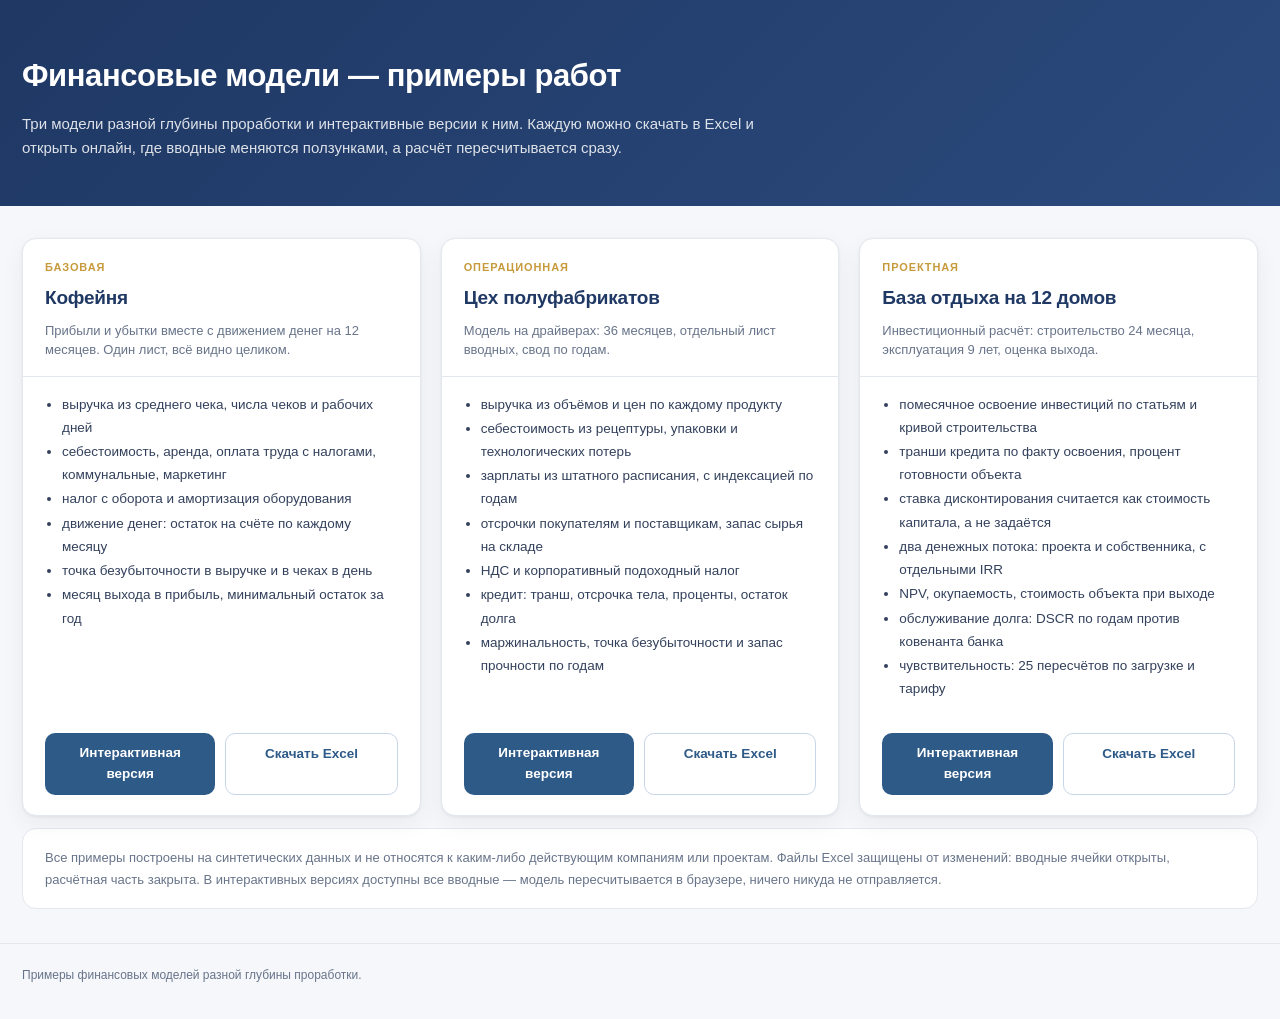
==== index.html @ 17643433 "Витрина финансовых моделей: три примера и интерактивные версии Базовая (кофейня), операционная (цех " ====
<!doctype html>
<html lang="ru">
<head>
<meta charset="utf-8">
<meta name="viewport" content="width=device-width,initial-scale=1">
<title>Финансовые модели — примеры работ</title>
<link rel="stylesheet" href="assets/style.css">
<style>
.hero{background:linear-gradient(135deg,var(--navy),#2B4A7D);color:#fff;padding:52px 0 46px}
.hero h1{margin:0 0 12px;font-size:31px;letter-spacing:-.4px}
.hero p{margin:0;opacity:.85;max-width:760px;font-size:15px;line-height:1.6}
.cards{display:grid;grid-template-columns:repeat(auto-fit,minmax(330px,1fr));gap:20px;margin:32px 0 12px}
.card{background:var(--card);border:1px solid var(--line);border-radius:var(--radius);box-shadow:var(--shadow);
  display:flex;flex-direction:column;overflow:hidden}
.card .hd{padding:20px 22px 16px;border-bottom:1px solid var(--line)}
.card .lvl{font-size:11px;font-weight:700;letter-spacing:.9px;text-transform:uppercase;color:var(--gold);margin-bottom:7px}
.card h2{margin:0 0 8px;font-size:19px;color:var(--navy);letter-spacing:-.2px}
.card .sub{font-size:13px;color:var(--muted);line-height:1.5}
.card .bd{padding:16px 22px;flex:1}
.card ul{margin:0;padding-left:17px;font-size:13.5px;line-height:1.72;color:#33415C}
.card ul li{margin-bottom:1px}
.card .ft{padding:16px 22px 20px;display:flex;gap:10px;flex-wrap:wrap}
.btn{flex:1;min-width:135px;text-align:center;padding:10px 14px;border-radius:10px;text-decoration:none;
  font-size:13.5px;font-weight:600;transition:.15s}
.btn.primary{background:var(--accent);color:#fff}
.btn.primary:hover{background:#24486D}
.btn.ghost{background:#fff;color:var(--accent);border:1px solid #C7D6E6}
.btn.ghost:hover{background:#F2F6FB}
.disclaimer{background:#fff;border:1px solid var(--line);border-radius:var(--radius);padding:18px 22px;
  font-size:13px;color:var(--muted);line-height:1.65;margin-bottom:34px}
</style>
</head>
<body>
<div class="hero"><div class="wrap">
  <h1>Финансовые модели — примеры работ</h1>
  <p>Три модели разной глубины проработки и интерактивные версии к ним. Каждую можно скачать в Excel и открыть онлайн, где вводные меняются ползунками, а расчёт пересчитывается сразу.</p>
</div></div>

<div class="wrap">
<div class="cards">

  <div class="card">
    <div class="hd">
      <div class="lvl">Базовая</div>
      <h2>Кофейня</h2>
      <div class="sub">Прибыли и убытки вместе с движением денег на 12 месяцев. Один лист, всё видно целиком.</div>
    </div>
    <div class="bd"><ul>
      <li>выручка из среднего чека, числа чеков и рабочих дней</li>
      <li>себестоимость, аренда, оплата труда с налогами, коммунальные, маркетинг</li>
      <li>налог с оборота и амортизация оборудования</li>
      <li>движение денег: остаток на счёте по каждому месяцу</li>
      <li>точка безубыточности в выручке и в чеках в день</li>
      <li>месяц выхода в прибыль, минимальный остаток за год</li>
    </ul></div>
    <div class="ft">
      <a class="btn primary" href="basic.html">Интерактивная версия</a>
      <a class="btn ghost" href="files/basic-cafe-model.xlsx">Скачать Excel</a>
    </div>
  </div>

  <div class="card">
    <div class="hd">
      <div class="lvl">Операционная</div>
      <h2>Цех полуфабрикатов</h2>
      <div class="sub">Модель на драйверах: 36 месяцев, отдельный лист вводных, свод по годам.</div>
    </div>
    <div class="bd"><ul>
      <li>выручка из объёмов и цен по каждому продукту</li>
      <li>себестоимость из рецептуры, упаковки и технологических потерь</li>
      <li>зарплаты из штатного расписания, с индексацией по годам</li>
      <li>отсрочки покупателям и поставщикам, запас сырья на складе</li>
      <li>НДС и корпоративный подоходный налог</li>
      <li>кредит: транш, отсрочка тела, проценты, остаток долга</li>
      <li>маржинальность, точка безубыточности и запас прочности по годам</li>
    </ul></div>
    <div class="ft">
      <a class="btn primary" href="operational.html">Интерактивная версия</a>
      <a class="btn ghost" href="files/operational-workshop-model.xlsx">Скачать Excel</a>
    </div>
  </div>

  <div class="card">
    <div class="hd">
      <div class="lvl">Проектная</div>
      <h2>База отдыха на 12 домов</h2>
      <div class="sub">Инвестиционный расчёт: строительство 24 месяца, эксплуатация 9 лет, оценка выхода.</div>
    </div>
    <div class="bd"><ul>
      <li>помесячное освоение инвестиций по статьям и кривой строительства</li>
      <li>транши кредита по факту освоения, процент готовности объекта</li>
      <li>ставка дисконтирования считается как стоимость капитала, а не задаётся</li>
      <li>два денежных потока: проекта и собственника, с отдельными IRR</li>
      <li>NPV, окупаемость, стоимость объекта при выходе</li>
      <li>обслуживание долга: DSCR по годам против ковенанта банка</li>
      <li>чувствительность: 25 пересчётов по загрузке и тарифу</li>
    </ul></div>
    <div class="ft">
      <a class="btn primary" href="project.html">Интерактивная версия</a>
      <a class="btn ghost" href="files/project-resort-model.xlsx">Скачать Excel</a>
    </div>
  </div>

</div>

<div class="disclaimer">
  Все примеры построены на синтетических данных и не относятся к каким-либо действующим компаниям или проектам.
  Файлы Excel защищены от изменений: вводные ячейки открыты, расчётная часть закрыта.
  В интерактивных версиях доступны все вводные — модель пересчитывается в браузере, ничего никуда не отправляется.
</div>
</div>

<div class="foot"><div class="wrap">Примеры финансовых моделей разной глубины проработки.</div></div>
</body>
</html>
---- assets/style.css ----
:root{
  --navy:#1F3864; --accent:#2E5A88; --gold:#C79A3B; --green:#2E7D5B; --red:#B4442E;
  --bg:#F5F7FA; --card:#FFFFFF; --line:#E3E8EF; --text:#1C2536; --muted:#68748A;
  --radius:14px; --shadow:0 1px 3px rgba(16,24,40,.06),0 8px 24px rgba(16,24,40,.05);
}
*{box-sizing:border-box}
body{margin:0;background:var(--bg);color:var(--text);
  font:15px/1.55 -apple-system,BlinkMacSystemFont,"Segoe UI",Inter,Roboto,Helvetica,Arial,sans-serif;
  -webkit-font-smoothing:antialiased}
a{color:var(--accent)}
.top{background:linear-gradient(135deg,var(--navy),#2B4A7D);color:#fff;padding:26px 0 24px}
.wrap{max-width:1360px;margin:0 auto;padding:0 22px}
.top h1{margin:0;font-size:25px;letter-spacing:-.2px;font-weight:700}
.top p{margin:7px 0 0;opacity:.82;font-size:13.5px;max-width:900px}
.back{display:inline-block;margin-bottom:12px;color:#cfe0f5;text-decoration:none;font-size:13px}
.back:hover{text-decoration:underline}
.layout{display:grid;grid-template-columns:335px minmax(0,1fr);gap:20px;margin:20px 0}
@media(max-width:1080px){.layout{grid-template-columns:1fr}}
.panel{background:var(--card);border:1px solid var(--line);border-radius:var(--radius);box-shadow:var(--shadow)}
.panel h2{margin:0;padding:14px 18px;font-size:13px;font-weight:700;letter-spacing:.6px;
  text-transform:uppercase;color:#fff;background:var(--accent);border-radius:var(--radius) var(--radius) 0 0}
.panel .body{padding:16px 18px}
.inputs{position:sticky;top:16px;max-height:calc(100vh - 32px);overflow-y:auto}
@media(max-width:1080px){.inputs{position:static;max-height:none}}
.grp{font-size:11px;font-weight:700;letter-spacing:.7px;text-transform:uppercase;color:var(--muted);
  margin:18px 0 9px;padding-bottom:6px;border-bottom:1px solid var(--line)}
.grp:first-child{margin-top:0}
.f{margin-bottom:13px}
.f label{display:flex;justify-content:space-between;align-items:baseline;gap:10px;font-size:12.5px;color:#33415C;margin-bottom:5px}
.f .val{font-weight:700;font-variant-numeric:tabular-nums;color:var(--navy);white-space:nowrap;font-size:12.5px}
input[type=range]{width:100%;height:4px;border-radius:3px;background:#DCE3EC;appearance:none;outline:none;margin:2px 0}
input[type=range]::-webkit-slider-thumb{appearance:none;width:16px;height:16px;border-radius:50%;
  background:var(--accent);border:2px solid #fff;box-shadow:0 1px 4px rgba(16,24,40,.3);cursor:pointer}
input[type=range]::-moz-range-thumb{width:14px;height:14px;border-radius:50%;background:var(--accent);
  border:2px solid #fff;cursor:pointer}
.kpis{display:grid;grid-template-columns:repeat(auto-fit,minmax(158px,1fr));gap:12px;margin-bottom:20px}
.kpi{background:var(--card);border:1px solid var(--line);border-radius:var(--radius);padding:14px 16px;box-shadow:var(--shadow)}
.kpi .l{font-size:11.5px;color:var(--muted);margin-bottom:5px;line-height:1.3}
.kpi .v{font-size:23px;font-weight:700;color:var(--navy);font-variant-numeric:tabular-nums;letter-spacing:-.5px}
.kpi .v.neg{color:var(--red)} .kpi .v.pos{color:var(--green)}
.kpi .s{font-size:11px;color:var(--muted);margin-top:3px}
.charts{display:grid;grid-template-columns:repeat(auto-fit,minmax(330px,1fr));gap:16px;margin-bottom:20px}
.chartbox{background:var(--card);border:1px solid var(--line);border-radius:var(--radius);
  padding:14px 16px 8px;box-shadow:var(--shadow)}
.chartbox h3{margin:0 0 10px;font-size:13px;font-weight:600;color:#33415C}
.chartbox .cw{position:relative;height:230px}
.chartbox.wide{grid-column:1/-1}
.tablewrap{overflow-x:auto;border-radius:0 0 var(--radius) var(--radius)}
table.fin{border-collapse:collapse;width:100%;font-size:12.5px;font-variant-numeric:tabular-nums;white-space:nowrap}
table.fin th,table.fin td{padding:6px 11px;border-bottom:1px solid var(--line);text-align:right}
table.fin th:first-child,table.fin td:first-child{text-align:left;position:sticky;left:0;background:var(--card);
  min-width:250px;box-shadow:1px 0 0 var(--line)}
table.fin thead th{background:#EEF2F7;font-weight:600;color:#33415C;position:sticky;top:0;z-index:2}
table.fin thead th:first-child{z-index:3;background:#EEF2F7}
table.fin tr.sec td{background:var(--navy);color:#fff;font-weight:700;font-size:11.5px;letter-spacing:.5px;text-transform:uppercase}
table.fin tr.sec td:first-child{background:var(--navy);color:#fff}
table.fin tr.b td{font-weight:700;background:#F7F9FC}
table.fin tr.b td:first-child{background:#F7F9FC}
table.fin td.neg{color:var(--red)}
.note{font-size:12px;color:var(--muted);margin:6px 0 26px;line-height:1.5}
.foot{border-top:1px solid var(--line);padding:22px 0 34px;color:var(--muted);font-size:12px}
.reset{margin-top:16px;width:100%;padding:9px;border:1px solid var(--line);background:#fff;border-radius:9px;
  color:var(--accent);font-size:12.5px;font-weight:600;cursor:pointer}
.reset:hover{background:#F2F6FB}
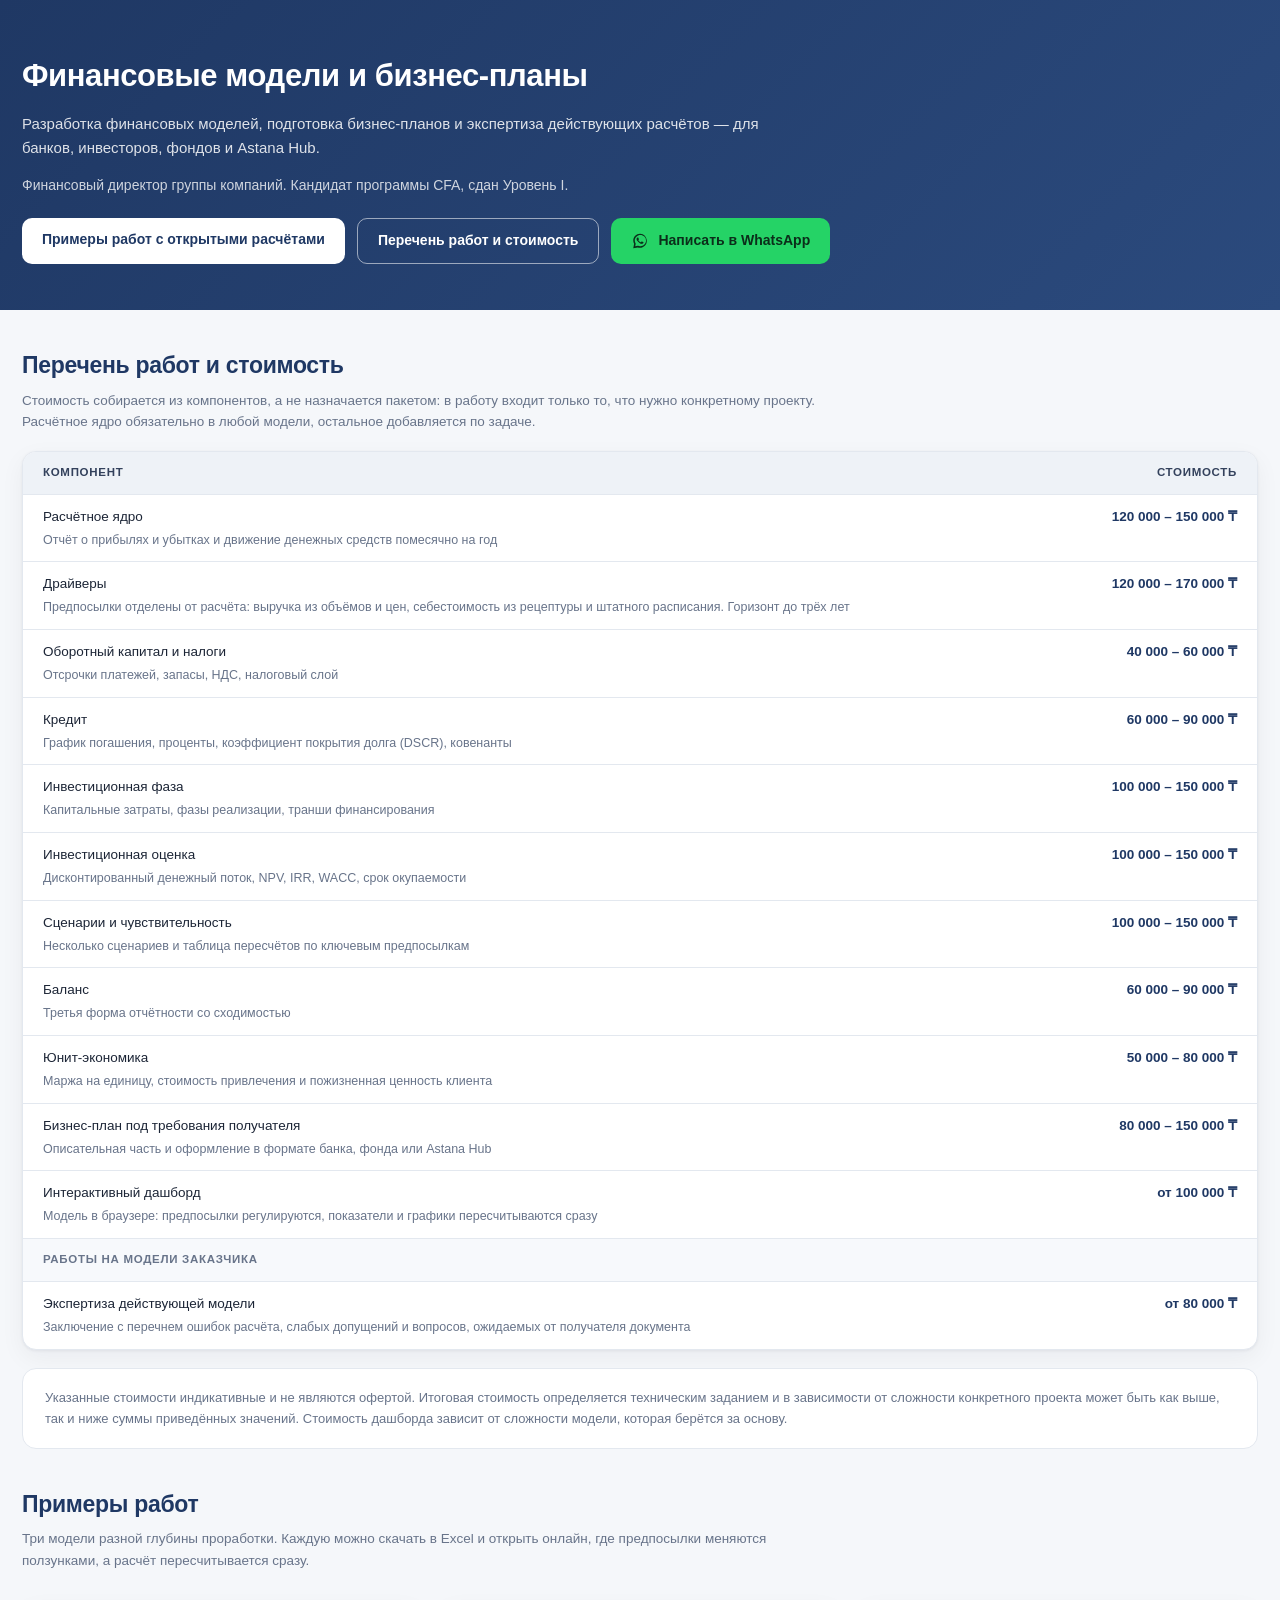
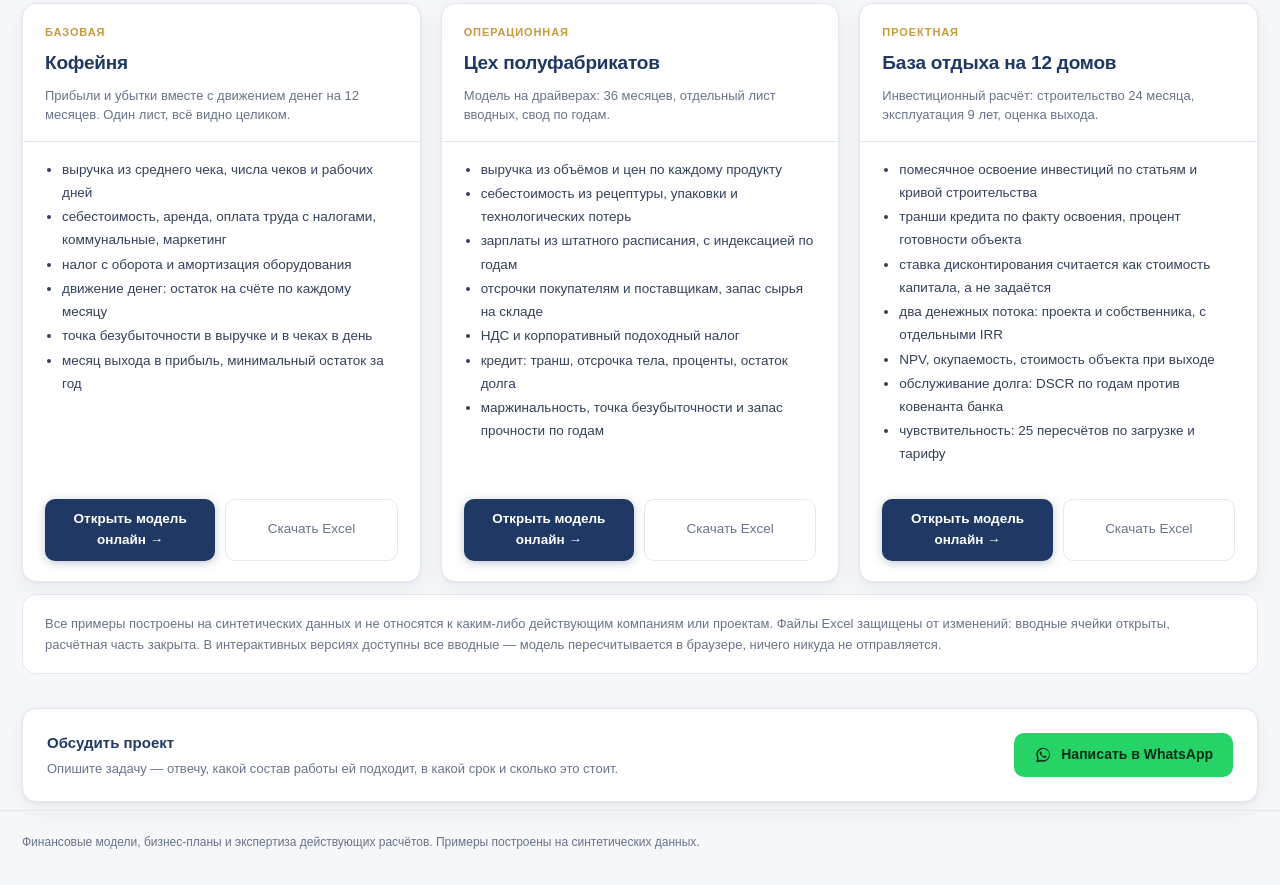
==== commit 0be1ff32: "Витрина: перечень работ со стоимостями, связь в WhatsApp, акценты в карточках - главная перестроена:" ====
--- a/index.html
+++ b/index.html
@@ -3,7 +3,7 @@
 <head>
 <meta charset="utf-8">
 <meta name="viewport" content="width=device-width,initial-scale=1">
-<title>Финансовые модели — примеры работ</title>
+<title>Финансовые модели и бизнес-планы</title>
 <link rel="stylesheet" href="assets/style.css">
 <style>
 .hero{background:linear-gradient(135deg,var(--navy),#2B4A7D);color:#fff;padding:52px 0 46px}
@@ -19,24 +19,93 @@
 .card .bd{padding:16px 22px;flex:1}
 .card ul{margin:0;padding-left:17px;font-size:13.5px;line-height:1.72;color:#33415C}
 .card ul li{margin-bottom:1px}
-.card .ft{padding:16px 22px 20px;display:flex;gap:10px;flex-wrap:wrap}
-.btn{flex:1;min-width:135px;text-align:center;padding:10px 14px;border-radius:10px;text-decoration:none;
-  font-size:13.5px;font-weight:600;transition:.15s}
-.btn.primary{background:var(--accent);color:#fff}
-.btn.primary:hover{background:#24486D}
-.btn.ghost{background:#fff;color:var(--accent);border:1px solid #C7D6E6}
-.btn.ghost:hover{background:#F2F6FB}
+.card .ft{padding:16px 22px 20px;display:flex;gap:10px;flex-wrap:wrap;align-items:stretch}
+.btn{flex:1;min-width:135px;display:flex;align-items:center;justify-content:center;text-align:center;
+  padding:10px 14px;border-radius:10px;text-decoration:none;font-size:13.5px;font-weight:600;transition:.15s}
+.btn.primary{background:var(--navy);color:#fff;font-weight:700;box-shadow:0 2px 10px rgba(31,56,100,.28)}
+.btn.primary:hover{background:#16294B}
+.btn.ghost{background:transparent;color:var(--muted);border:1px solid var(--line);font-weight:500}
+.btn.ghost:hover{background:#F2F6FB;color:var(--accent)}
 .disclaimer{background:#fff;border:1px solid var(--line);border-radius:var(--radius);padding:18px 22px;
   font-size:13px;color:var(--muted);line-height:1.65;margin-bottom:34px}
+.hero .lead{margin-top:14px;font-size:14px;opacity:.78}
+.hero .cta{margin-top:22px;display:flex;gap:12px;flex-wrap:wrap}
+.hero .cta a{display:inline-block;padding:11px 20px;border-radius:10px;text-decoration:none;font-size:14px;font-weight:600}
+.hero .cta a.solid{background:#fff;color:var(--navy)}
+.hero .cta a.line{border:1px solid rgba(255,255,255,.55);color:#fff}
+.hero .cta a.line:hover{background:rgba(255,255,255,.1)}
+.hero .cta a.wa{background:#25D366;color:#0B2E1A;display:inline-flex;align-items:center;gap:9px}
+.hero .cta a.wa:hover{background:#1FBF5A}
+.hero .cta a.wa svg{width:18px;height:18px;flex:none}
+.contact{margin:34px 0 8px;background:var(--card);border:1px solid var(--line);border-radius:var(--radius);
+  box-shadow:var(--shadow);padding:22px 24px;display:flex;align-items:center;justify-content:space-between;gap:18px;flex-wrap:wrap}
+.contact .t{font-size:15px;color:var(--navy);font-weight:600}
+.contact .s{font-size:13px;color:var(--muted);margin-top:4px}
+.wabtn{display:inline-flex;align-items:center;gap:9px;background:#25D366;color:#0B2E1A;text-decoration:none;
+  font-weight:600;font-size:14px;padding:11px 20px;border-radius:10px}
+.wabtn:hover{background:#1FBF5A}
+.wabtn svg{width:18px;height:18px;flex:none}
+.sect{margin:38px 0 0}
+.sect h2{font-size:23px;color:var(--navy);letter-spacing:-.3px;margin:0 0 6px}
+.sect .sh{font-size:13.5px;color:var(--muted);margin:0 0 18px;max-width:820px;line-height:1.6}
+.price{background:var(--card);border:1px solid var(--line);border-radius:var(--radius);box-shadow:var(--shadow);overflow:hidden}
+table.pr{border-collapse:collapse;width:100%;font-size:13.5px}
+table.pr th,table.pr td{padding:12px 20px;border-bottom:1px solid var(--line);text-align:left;vertical-align:top}
+table.pr thead th{background:#EEF2F7;font-size:11.5px;letter-spacing:.7px;text-transform:uppercase;color:#33415C}
+table.pr td.sum{text-align:right;white-space:nowrap;font-weight:600;color:var(--navy);font-variant-numeric:tabular-nums}
+table.pr tr:last-child td{border-bottom:none}
+table.pr td .d{display:block;color:var(--muted);font-size:12.5px;margin-top:3px;line-height:1.5}
+table.pr tr.grp td{background:#F7F9FC;font-size:11.5px;letter-spacing:.7px;text-transform:uppercase;color:var(--muted);font-weight:700}
+@media(max-width:640px){table.pr th,table.pr td{padding:10px 13px}}
 </style>
 </head>
 <body>
 <div class="hero"><div class="wrap">
-  <h1>Финансовые модели — примеры работ</h1>
-  <p>Три модели разной глубины проработки и интерактивные версии к ним. Каждую можно скачать в Excel и открыть онлайн, где вводные меняются ползунками, а расчёт пересчитывается сразу.</p>
+  <h1>Финансовые модели и бизнес-планы</h1>
+  <p>Разработка финансовых моделей, подготовка бизнес-планов и экспертиза действующих расчётов — для банков, инвесторов, фондов и Astana Hub.</p>
+  <p class="lead">Финансовый директор группы компаний. Кандидат программы CFA, сдан Уровень I.</p>
+  <div class="cta">
+    <a class="solid" href="#examples">Примеры работ с открытыми расчётами</a>
+    <a class="line" href="#works">Перечень работ и стоимость</a>
+    <a class="wa" href="https://wa.me/77003079687"><svg viewBox="0 0 32 32" fill="currentColor" aria-hidden="true"><path d="M16.04 3C9.4 3 4 8.4 4 15.04c0 2.12.55 4.19 1.6 6.02L4 29l8.13-1.55a12 12 0 0 0 3.91.65h.01C22.68 28.1 28.08 22.7 28.08 16.06 28.08 8.4 22.68 3 16.04 3zm0 22.36h-.01c-1.2 0-2.38-.24-3.48-.72l-.25-.11-4.82.92.93-4.7-.16-.26a9.96 9.96 0 0 1-1.53-5.35c0-5.51 4.49-10 10.01-10 2.67 0 5.18 1.04 7.07 2.93a9.93 9.93 0 0 1 2.93 7.08c0 5.52-4.49 10.01-10.01 10.01zm5.5-7.5c-.3-.15-1.78-.88-2.06-.98-.28-.1-.48-.15-.68.15-.2.3-.78.98-.95 1.18-.18.2-.35.22-.65.07-.3-.15-1.27-.47-2.42-1.5-.9-.8-1.5-1.78-1.67-2.08-.18-.3-.02-.46.13-.61.13-.13.3-.35.45-.53.15-.18.2-.3.3-.5.1-.2.05-.38-.02-.53-.08-.15-.68-1.63-.93-2.23-.24-.58-.49-.5-.68-.51h-.58c-.2 0-.53.07-.8.38-.28.3-1.05 1.03-1.05 2.5s1.08 2.9 1.23 3.1c.15.2 2.12 3.24 5.14 4.54.72.31 1.28.5 1.71.63.72.23 1.37.2 1.89.12.58-.09 1.78-.73 2.03-1.43.25-.7.25-1.3.18-1.43-.08-.13-.28-.2-.58-.35z"/></svg>Написать в WhatsApp</a>
+  </div>
 </div></div>
 
 <div class="wrap">
+
+<div class="sect" id="works">
+  <h2>Перечень работ и стоимость</h2>
+  <p class="sh">Стоимость собирается из компонентов, а не назначается пакетом: в работу входит только то, что нужно конкретному проекту. Расчётное ядро обязательно в любой модели, остальное добавляется по задаче.</p>
+  <div class="price">
+  <table class="pr">
+    <thead><tr><th>Компонент</th><th style="text-align:right">Стоимость</th></tr></thead>
+    <tbody>
+      <tr><td>Расчётное ядро<span class="d">Отчёт о прибылях и убытках и движение денежных средств помесячно на год</span></td><td class="sum">120 000 – 150 000 ₸</td></tr>
+      <tr><td>Драйверы<span class="d">Предпосылки отделены от расчёта: выручка из объёмов и цен, себестоимость из рецептуры и штатного расписания. Горизонт до трёх лет</span></td><td class="sum">120 000 – 170 000 ₸</td></tr>
+      <tr><td>Оборотный капитал и налоги<span class="d">Отсрочки платежей, запасы, НДС, налоговый слой</span></td><td class="sum">40 000 – 60 000 ₸</td></tr>
+      <tr><td>Кредит<span class="d">График погашения, проценты, коэффициент покрытия долга (DSCR), ковенанты</span></td><td class="sum">60 000 – 90 000 ₸</td></tr>
+      <tr><td>Инвестиционная фаза<span class="d">Капитальные затраты, фазы реализации, транши финансирования</span></td><td class="sum">100 000 – 150 000 ₸</td></tr>
+      <tr><td>Инвестиционная оценка<span class="d">Дисконтированный денежный поток, NPV, IRR, WACC, срок окупаемости</span></td><td class="sum">100 000 – 150 000 ₸</td></tr>
+      <tr><td>Сценарии и чувствительность<span class="d">Несколько сценариев и таблица пересчётов по ключевым предпосылкам</span></td><td class="sum">100 000 – 150 000 ₸</td></tr>
+      <tr><td>Баланс<span class="d">Третья форма отчётности со сходимостью</span></td><td class="sum">60 000 – 90 000 ₸</td></tr>
+      <tr><td>Юнит-экономика<span class="d">Маржа на единицу, стоимость привлечения и пожизненная ценность клиента</span></td><td class="sum">50 000 – 80 000 ₸</td></tr>
+      <tr><td>Бизнес-план под требования получателя<span class="d">Описательная часть и оформление в формате банка, фонда или Astana Hub</span></td><td class="sum">80 000 – 150 000 ₸</td></tr>
+      <tr><td>Интерактивный дашборд<span class="d">Модель в браузере: предпосылки регулируются, показатели и графики пересчитываются сразу</span></td><td class="sum">от 100 000 ₸</td></tr>
+      <tr class="grp"><td colspan="2">Работы на модели заказчика</td></tr>
+      <tr><td>Экспертиза действующей модели<span class="d">Заключение с перечнем ошибок расчёта, слабых допущений и вопросов, ожидаемых от получателя документа</span></td><td class="sum">от 80 000 ₸</td></tr>
+    </tbody>
+  </table>
+  </div>
+  <div class="disclaimer" style="margin-top:18px">
+    Указанные стоимости индикативные и не являются офертой. Итоговая стоимость определяется техническим заданием и в зависимости от сложности конкретного проекта может быть как выше, так и ниже суммы приведённых значений. Стоимость дашборда зависит от сложности модели, которая берётся за основу.
+  </div>
+</div>
+
+<div class="sect" id="examples">
+  <h2>Примеры работ</h2>
+  <p class="sh">Три модели разной глубины проработки. Каждую можно скачать в Excel и открыть онлайн, где предпосылки меняются ползунками, а расчёт пересчитывается сразу.</p>
+</div>
+
 <div class="cards">
 
   <div class="card">
@@ -54,7 +123,7 @@
       <li>месяц выхода в прибыль, минимальный остаток за год</li>
     </ul></div>
     <div class="ft">
-      <a class="btn primary" href="basic.html">Интерактивная версия</a>
+      <a class="btn primary" href="basic.html">Открыть модель онлайн →</a>
       <a class="btn ghost" href="files/basic-cafe-model.xlsx">Скачать Excel</a>
     </div>
   </div>
@@ -75,7 +144,7 @@
       <li>маржинальность, точка безубыточности и запас прочности по годам</li>
     </ul></div>
     <div class="ft">
-      <a class="btn primary" href="operational.html">Интерактивная версия</a>
+      <a class="btn primary" href="operational.html">Открыть модель онлайн →</a>
       <a class="btn ghost" href="files/operational-workshop-model.xlsx">Скачать Excel</a>
     </div>
   </div>
@@ -96,7 +165,7 @@
       <li>чувствительность: 25 пересчётов по загрузке и тарифу</li>
     </ul></div>
     <div class="ft">
-      <a class="btn primary" href="project.html">Интерактивная версия</a>
+      <a class="btn primary" href="project.html">Открыть модель онлайн →</a>
       <a class="btn ghost" href="files/project-resort-model.xlsx">Скачать Excel</a>
     </div>
   </div>
@@ -108,8 +177,16 @@
   Файлы Excel защищены от изменений: вводные ячейки открыты, расчётная часть закрыта.
   В интерактивных версиях доступны все вводные — модель пересчитывается в браузере, ничего никуда не отправляется.
 </div>
+
+<div class="contact">
+  <div>
+    <div class="t">Обсудить проект</div>
+    <div class="s">Опишите задачу — отвечу, какой состав работы ей подходит, в какой срок и сколько это стоит.</div>
+  </div>
+  <a class="wabtn" href="https://wa.me/77003079687"><svg viewBox="0 0 32 32" fill="currentColor" aria-hidden="true"><path d="M16.04 3C9.4 3 4 8.4 4 15.04c0 2.12.55 4.19 1.6 6.02L4 29l8.13-1.55a12 12 0 0 0 3.91.65h.01C22.68 28.1 28.08 22.7 28.08 16.06 28.08 8.4 22.68 3 16.04 3zm0 22.36h-.01c-1.2 0-2.38-.24-3.48-.72l-.25-.11-4.82.92.93-4.7-.16-.26a9.96 9.96 0 0 1-1.53-5.35c0-5.51 4.49-10 10.01-10 2.67 0 5.18 1.04 7.07 2.93a9.93 9.93 0 0 1 2.93 7.08c0 5.52-4.49 10.01-10.01 10.01zm5.5-7.5c-.3-.15-1.78-.88-2.06-.98-.28-.1-.48-.15-.68.15-.2.3-.78.98-.95 1.18-.18.2-.35.22-.65.07-.3-.15-1.27-.47-2.42-1.5-.9-.8-1.5-1.78-1.67-2.08-.18-.3-.02-.46.13-.61.13-.13.3-.35.45-.53.15-.18.2-.3.3-.5.1-.2.05-.38-.02-.53-.08-.15-.68-1.63-.93-2.23-.24-.58-.49-.5-.68-.51h-.58c-.2 0-.53.07-.8.38-.28.3-1.05 1.03-1.05 2.5s1.08 2.9 1.23 3.1c.15.2 2.12 3.24 5.14 4.54.72.31 1.28.5 1.71.63.72.23 1.37.2 1.89.12.58-.09 1.78-.73 2.03-1.43.25-.7.25-1.3.18-1.43-.08-.13-.28-.2-.58-.35z"/></svg>Написать в WhatsApp</a>
+</div>
 </div>
 
-<div class="foot"><div class="wrap">Примеры финансовых моделей разной глубины проработки.</div></div>
+<div class="foot"><div class="wrap">Финансовые модели, бизнес-планы и экспертиза действующих расчётов. Примеры построены на синтетических данных.</div></div>
 </body>
 </html>
